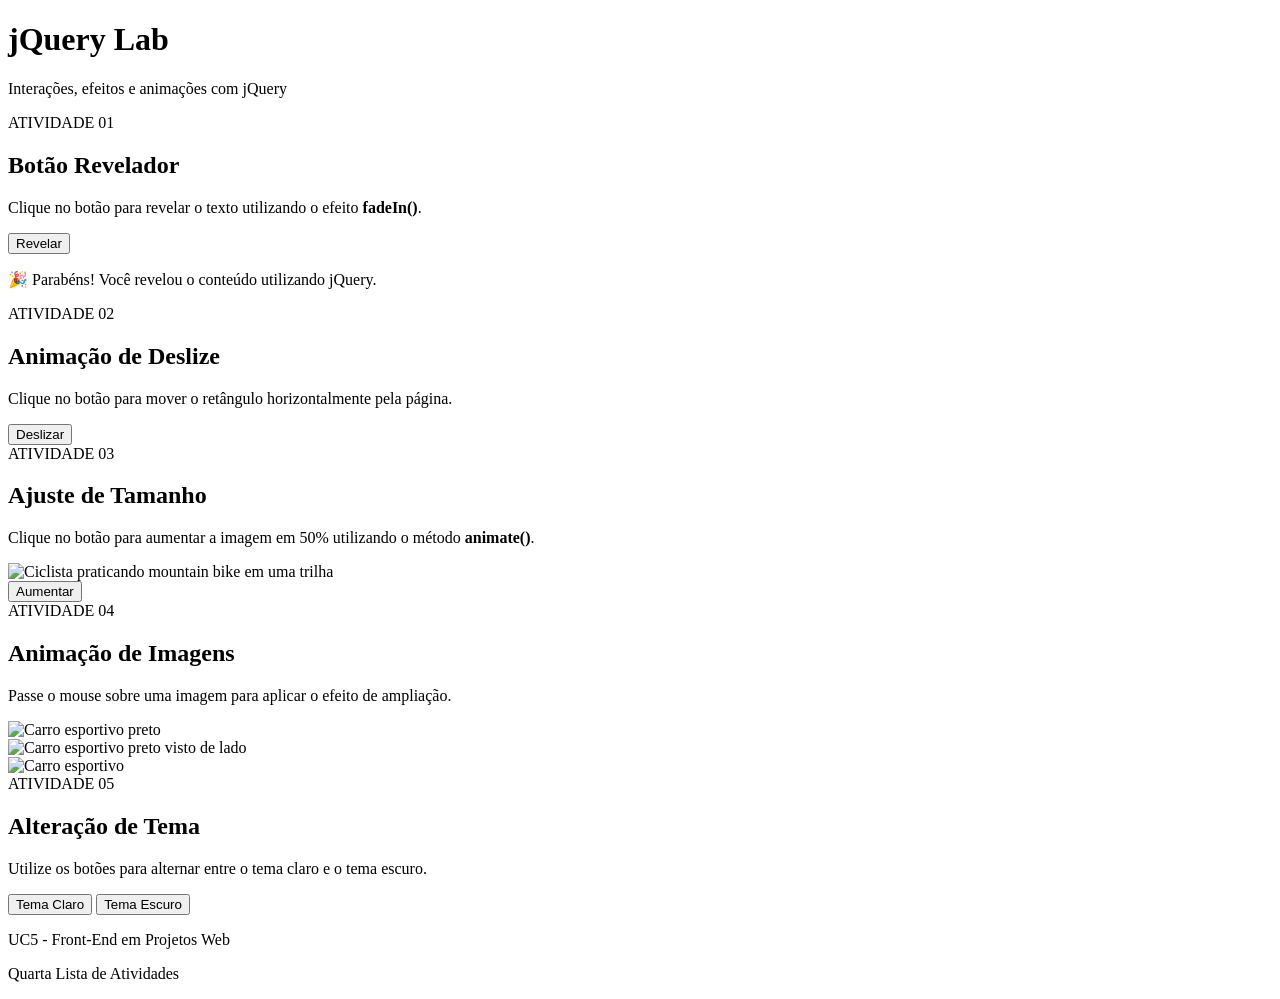
==== index.html @ ca727035 "Criado o arquivo index.html" ====
<!DOCTYPE html>
<html lang="pt-BR">

<head>

    <meta charset="UTF-8">

    <meta name="viewport" content="width=device-width, initial-scale=1.0">

    <meta
        name="description"
        content="Quarta lista de atividades da UC5 - Front-End em Projetos Web."
    >

    <title>jQuery Lab | UC5</title>

    <!-- CSS -->
    <link rel="stylesheet" href="style.css">

    <!-- Biblioteca jQuery -->
    <script src="https://code.jquery.com/jquery-3.7.1.min.js"></script>

</head>


<body>

    <!-- ==========================================
         CABEÇALHO
    =========================================== -->

    <header>

        <div class="container">

            <h1>jQuery Lab</h1>

            <p>
                Interações, efeitos e animações com jQuery
            </p>

        </div>

    </header>


    <!-- ==========================================
         CONTEÚDO PRINCIPAL
    =========================================== -->

    <main class="container">


        <!-- ======================================
             ATIVIDADE 1
        ======================================= -->

        <section class="atividade">

            <span class="numero">
                ATIVIDADE 01
            </span>

            <h2>
                Botão Revelador
            </h2>

            <p>
                Clique no botão para revelar o texto
                utilizando o efeito <strong>fadeIn()</strong>.
            </p>

            <button id="btnRevelar">
                Revelar
            </button>

            <p id="textoRevelado">

                🎉 Parabéns! Você revelou o conteúdo
                utilizando jQuery.

            </p>

        </section>


        <!-- ======================================
             ATIVIDADE 2
        ======================================= -->

        <section class="atividade">

            <span class="numero">
                ATIVIDADE 02
            </span>

            <h2>
                Animação de Deslize
            </h2>

            <p>
                Clique no botão para mover o retângulo
                horizontalmente pela página.
            </p>

            <div class="area-deslizante">

                <div id="retangulo"></div>

            </div>

            <button id="btnDeslizar">
                Deslizar
            </button>

        </section>


        <!-- ======================================
             ATIVIDADE 3
        ======================================= -->

        <section class="atividade">

            <span class="numero">
                ATIVIDADE 03
            </span>

            <h2>
                Ajuste de Tamanho
            </h2>

            <p>
                Clique no botão para aumentar a imagem
                em 50% utilizando o método
                <strong>animate()</strong>.
            </p>

            <div class="imagem-aumentar-container">

                <img
                    id="imagemAumentar"
                    src="imagens/atividade_3.jpeg"
                    alt="Ciclista praticando mountain bike em uma trilha"
                >

            </div>

            <button id="btnAumentar">
                Aumentar
            </button>

        </section>


        <!-- ======================================
             ATIVIDADE 4
        ======================================= -->

        <section class="atividade">

            <span class="numero">
                ATIVIDADE 04
            </span>

            <h2>
                Animação de Imagens
            </h2>

            <p>
                Passe o mouse sobre uma imagem para
                aplicar o efeito de ampliação.
            </p>

            <div class="galeria">


                <div class="imagem-zoom">

                    <img
                        src="imagens/atividade_4_img_1.jpeg"
                        alt="Carro esportivo preto"
                    >

                </div>


                <div class="imagem-zoom">

                    <img
                        src="imagens/atividade_4_img_2.jpeg"
                        alt="Carro esportivo preto visto de lado"
                    >

                </div>


                <div class="imagem-zoom">

                    <img
                        src="imagens/atividade_4_img_3.jpeg"
                        alt="Carro esportivo"
                    >

                </div>


            </div>

        </section>


        <!-- ======================================
             ATIVIDADE 5
        ======================================= -->

        <section class="atividade">

            <span class="numero">
                ATIVIDADE 05
            </span>

            <h2>
                Alteração de Tema
            </h2>

            <p>
                Utilize os botões para alternar entre
                o tema claro e o tema escuro.
            </p>

            <div class="botoes-tema">

                <button id="btnClaro">
                    Tema Claro
                </button>

                <button id="btnEscuro">
                    Tema Escuro
                </button>

            </div>

        </section>


    </main>


    <!-- ==========================================
         RODAPÉ
    =========================================== -->

    <footer>

        <p>
            UC5 - Front-End em Projetos Web
        </p>

        <p>
            Quarta Lista de Atividades
        </p>

    </footer>


    <!-- JavaScript -->
    <script src="script.js"></script>

</body>

</html>
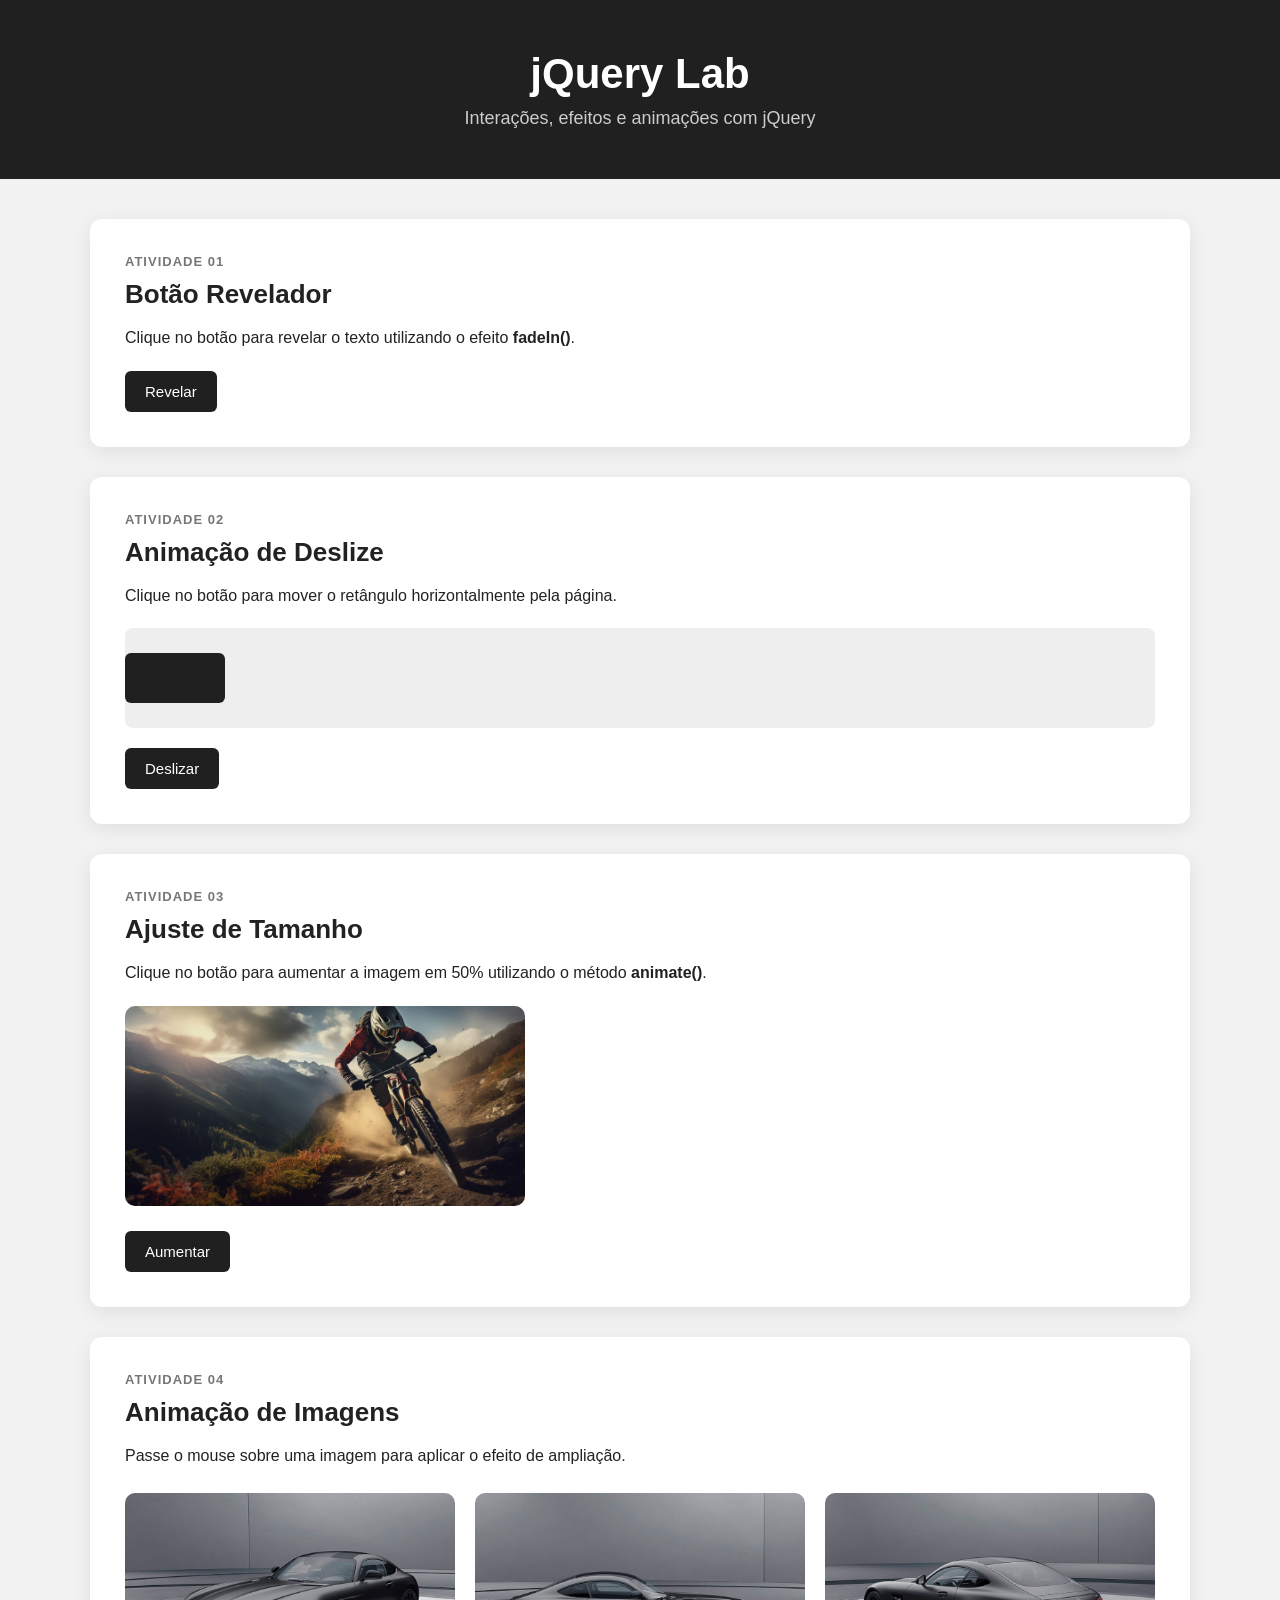
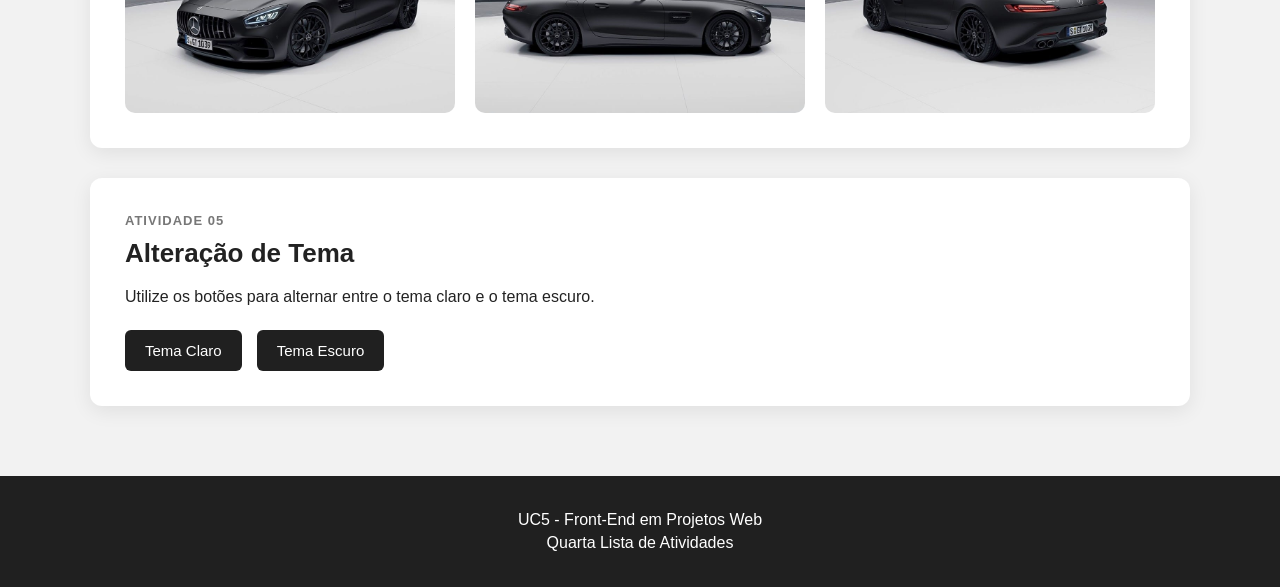
==== commit f1ba44d5: "ajustado caminhos das imagens." ====
--- a/index.html
+++ b/index.html
@@ -140,7 +140,7 @@
 
                 <img
                     id="imagemAumentar"
-                    src="imagens/atividade_3.jpeg"
+                    src="img/atividade_3.jpeg"
                     alt="Ciclista praticando mountain bike em uma trilha"
                 >
 
@@ -178,7 +178,7 @@
                 <div class="imagem-zoom">
 
                     <img
-                        src="imagens/atividade_4_img_1.jpeg"
+                        src="img/atividade_4_img_1.jpeg"
                         alt="Carro esportivo preto"
                     >
 
@@ -188,7 +188,7 @@
                 <div class="imagem-zoom">
 
                     <img
-                        src="imagens/atividade_4_img_2.jpeg"
+                        src="img/atividade_4_img_2.jpeg"
                         alt="Carro esportivo preto visto de lado"
                     >
 
@@ -198,7 +198,7 @@
                 <div class="imagem-zoom">
 
                     <img
-                        src="imagens/atividade_4_img_3.jpeg"
+                        src="img/atividade_4_img_3.jpeg"
                         alt="Carro esportivo"
                     >
 
--- a/style.css
+++ b/style.css
@@ -0,0 +1,408 @@
+/* ==========================================
+   CONFIGURAÇÕES GERAIS
+========================================== */
+
+* {
+    margin: 0;
+    padding: 0;
+    box-sizing: border-box;
+}
+
+
+body {
+
+    font-family:
+        Arial,
+        Helvetica,
+        sans-serif;
+
+    background-color: #f2f2f2;
+
+    color: #222;
+
+    transition:
+        background-color 0.4s ease,
+        color 0.4s ease;
+}
+
+
+.container {
+
+    width: 90%;
+
+    max-width: 1100px;
+
+    margin: 0 auto;
+}
+
+
+
+/* ==========================================
+   CABEÇALHO
+========================================== */
+
+header {
+
+    background-color: #202020;
+
+    color: white;
+
+    padding: 50px 0;
+
+    text-align: center;
+}
+
+
+header h1 {
+
+    font-size: 42px;
+
+    margin-bottom: 10px;
+}
+
+
+header p {
+
+    font-size: 18px;
+
+    color: #cccccc;
+}
+
+
+
+/* ==========================================
+   CONTEÚDO PRINCIPAL
+========================================== */
+
+main {
+
+    padding: 40px 0;
+}
+
+
+
+/* ==========================================
+   CARDS DAS ATIVIDADES
+========================================== */
+
+.atividade {
+
+    background-color: white;
+
+    padding: 35px;
+
+    margin-bottom: 30px;
+
+    border-radius: 12px;
+
+    box-shadow:
+        0 5px 20px rgba(0, 0, 0, 0.08);
+
+    overflow: hidden;
+
+    transition:
+        background-color 0.4s ease;
+}
+
+
+.numero {
+
+    display: block;
+
+    font-size: 13px;
+
+    font-weight: bold;
+
+    letter-spacing: 1px;
+
+    color: #777;
+
+    margin-bottom: 10px;
+}
+
+
+.atividade h2 {
+
+    font-size: 26px;
+
+    margin-bottom: 15px;
+}
+
+
+.atividade p {
+
+    line-height: 1.6;
+
+    margin-bottom: 20px;
+}
+
+
+
+/* ==========================================
+   BOTÕES
+========================================== */
+
+button {
+
+    border: none;
+
+    padding: 12px 20px;
+
+    border-radius: 6px;
+
+    background-color: #202020;
+
+    color: white;
+
+    font-size: 15px;
+
+    cursor: pointer;
+
+    transition:
+        transform 0.2s ease,
+        opacity 0.2s ease;
+}
+
+
+button:hover {
+
+    transform: translateY(-2px);
+
+    opacity: 0.85;
+}
+
+
+
+/* ==========================================
+   ATIVIDADE 1
+   BOTÃO REVELADOR
+========================================== */
+
+#textoRevelado {
+
+    display: none;
+
+    margin-top: 20px;
+
+    padding: 20px;
+
+    background-color: #eeeeee;
+
+    border-radius: 8px;
+}
+
+
+
+/* ==========================================
+   ATIVIDADE 2
+   ANIMAÇÃO DE DESLIZE
+========================================== */
+
+.area-deslizante {
+
+    position: relative;
+
+    width: 100%;
+
+    height: 100px;
+
+    margin-bottom: 20px;
+
+    background-color: #eeeeee;
+
+    border-radius: 8px;
+
+    overflow: hidden;
+}
+
+
+#retangulo {
+
+    position: absolute;
+
+    top: 25px;
+
+    left: 0;
+
+    width: 100px;
+
+    height: 50px;
+
+    background-color: #202020;
+
+    border-radius: 6px;
+}
+
+
+
+/* ==========================================
+   ATIVIDADE 3
+   AJUSTE DE TAMANHO
+========================================== */
+
+.imagem-aumentar-container {
+
+    width: 400px;
+
+    max-width: 100%;
+
+    margin-bottom: 25px;
+}
+
+
+#imagemAumentar {
+
+    display: block;
+
+    width: 400px;
+
+    max-width: 100%;
+
+    height: auto;
+
+    border-radius: 10px;
+}
+
+
+
+/* ==========================================
+   ATIVIDADE 4
+   ANIMAÇÃO DE IMAGENS
+========================================== */
+
+.galeria {
+
+    display: flex;
+
+    justify-content: center;
+
+    align-items: center;
+
+    gap: 20px;
+
+    margin-top: 25px;
+}
+
+
+.imagem-zoom {
+
+    width: 33.333%;
+
+    overflow: hidden;
+
+    border-radius: 10px;
+}
+
+
+.imagem-zoom img {
+
+    display: block;
+
+    width: 100%;
+
+    height: 220px;
+
+    object-fit: cover;
+}
+
+
+
+/* ==========================================
+   ATIVIDADE 5
+   ALTERAÇÃO DE TEMA
+========================================== */
+
+.botoes-tema {
+
+    display: flex;
+
+    gap: 15px;
+}
+
+
+
+/* ==========================================
+   RODAPÉ
+========================================== */
+
+footer {
+
+    background-color: #202020;
+
+    color: white;
+
+    text-align: center;
+
+    padding: 30px;
+}
+
+
+footer p {
+
+    margin: 5px;
+}
+
+
+
+/* ==========================================
+   TEMA ESCURO
+========================================== */
+
+body.tema-escuro {
+
+    background-color: #181818;
+
+    color: #f1f1f1;
+}
+
+
+body.tema-escuro .atividade {
+
+    background-color: #252525;
+}
+
+
+body.tema-escuro #textoRevelado {
+
+    background-color: #333333;
+}
+
+
+
+/* ==========================================
+   RESPONSIVIDADE
+========================================== */
+
+@media (max-width: 700px) {
+
+
+    header h1 {
+
+        font-size: 32px;
+    }
+
+
+    .atividade {
+
+        padding: 25px;
+    }
+
+
+    .galeria {
+
+        flex-direction: column;
+    }
+
+
+    .imagem-zoom {
+
+        width: 100%;
+    }
+
+
+    .botoes-tema {
+
+        flex-direction: column;
+    }
+
+}
